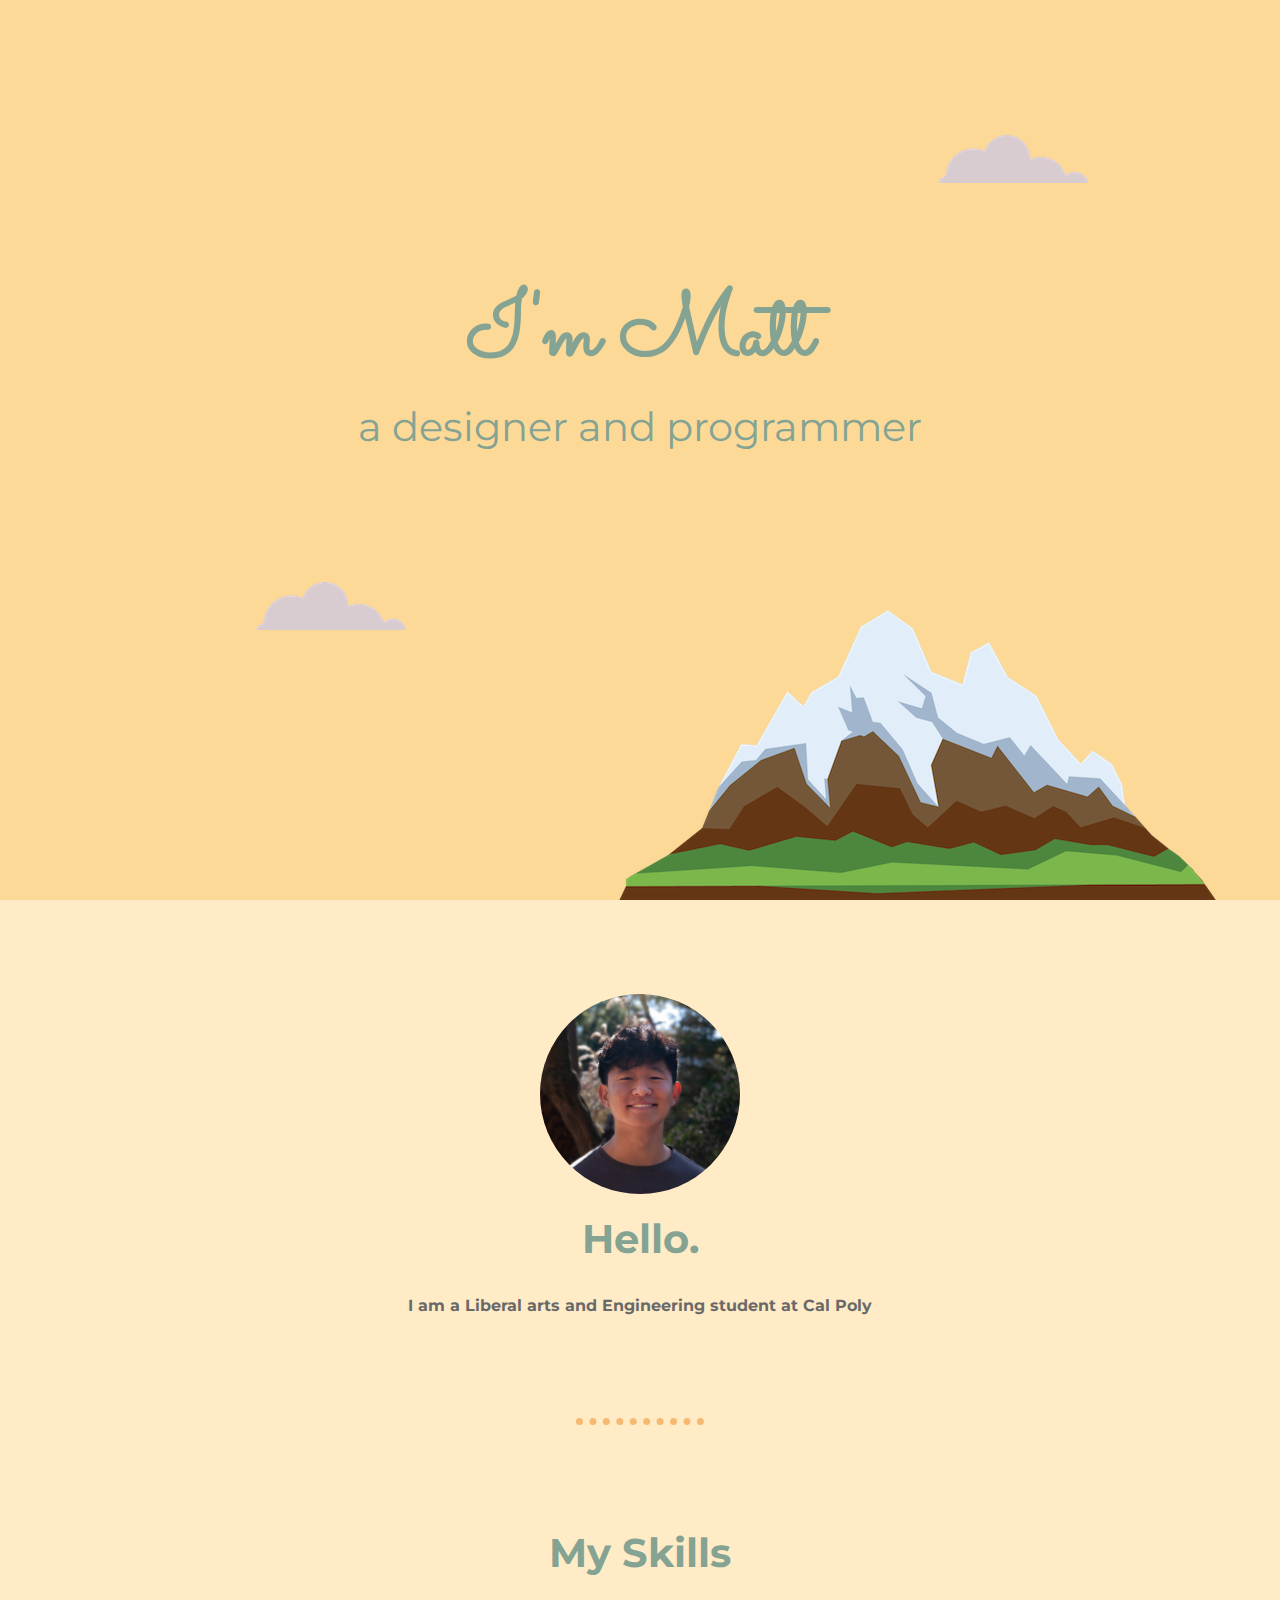
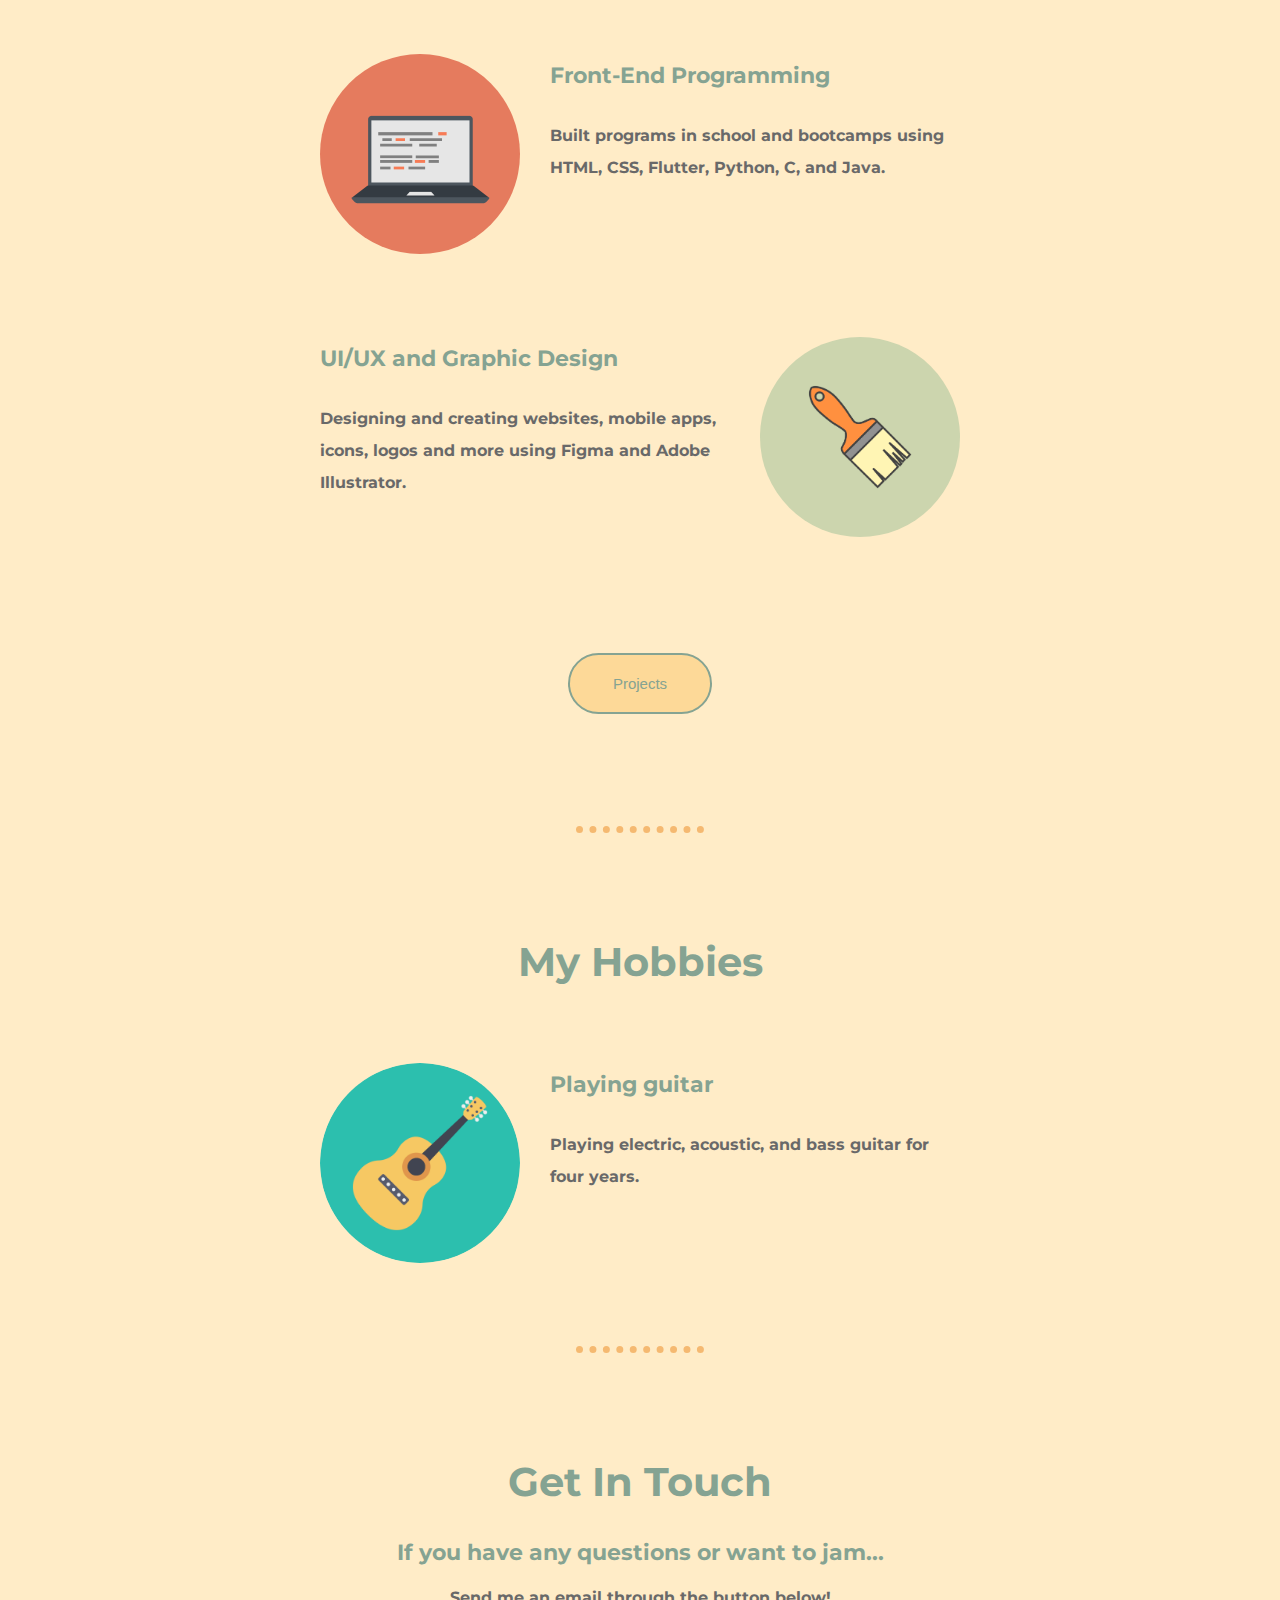
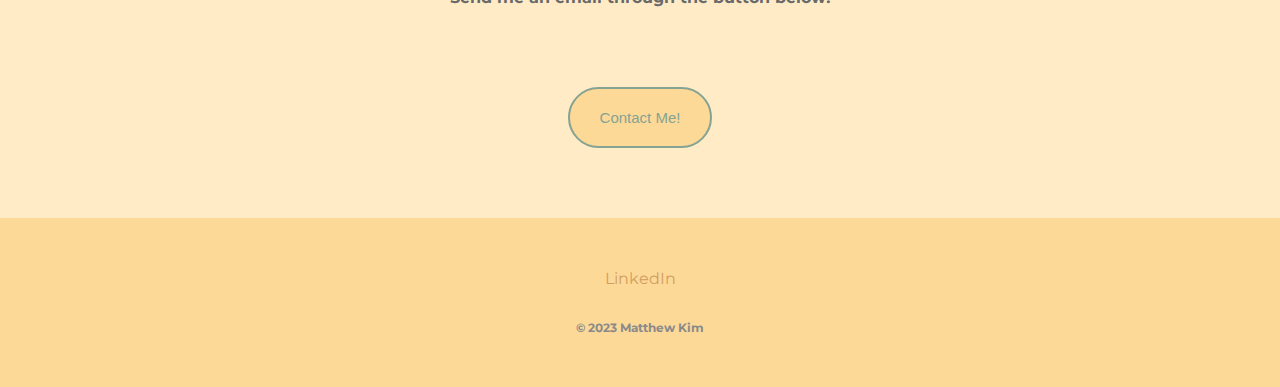
==== index.html @ e9e104a1 "uploaded projects button and new pfp" ====
<!DOCTYPE html>
<html lang="en">

<head>
  <meta charset="UTF-8" />
  <meta http-equiv="X-UA-Compatible" content="IE=edge" />
  <meta name="viewport" content="width=device-width, initial-scale=1.0" />
  <title>Matthew Kim</title>
  <link rel="stylesheet" href="css/styles.css" />
  <link rel="icon" href="favicon.ico" />
  <link rel="preconnect" href="https://fonts.googleapis.com" />
  <link rel="preconnect" href="https://fonts.gstatic.com" crossorigin />
  <link href="https://fonts.googleapis.com/css2?family=Merriweather&family=Montserrat&family=Sacramento&display=swap"
    rel="stylesheet" />
</head>

<body>
  <div class="top-container">
    <img class="top-cloud" src="images/cloud.png" alt="cloud-img" />
    <img class="mountain" src="images/mountain.png" alt="mountain-img" />
    <img class="bottom-cloud" src="images/cloud.png" alt="cloud-img" />
    <h1 class="name">I'm Matt</h1>
    <h2 class="main-desc">a designer and programmer</h2>
  </div>
  <div class="middle-container">
    <div class="profile">
      <img id="pfp" width="200" height="200" src="images/me.png" alt="me" />
      <h2>Hello.</h2>
      <p>
        I am a Liberal arts and Engineering student at Cal Poly
      </p>
    </div>
    <hr/>
    <div class="skills">
      <h2>My Skills</h2>
      <div class="skill-row">
        <div>
          <img class="computer circular" src="images/computer.png" alt="skill" />
        </div>
        <h3>Front-End Programming</h3>
        <p class="code-skill-description">
          Built programs in school and bootcamps using HTML, CSS, Flutter, Python, C, and Java.
        </p>
      </div>
      <div class="skill-row" id="skill-bottom">
        <div>
          <img class="paintbrush circular" src="images/brush.png" alt="skill" />
        </div>
        <h3>UI/UX and Graphic Design</h3>
        <p class="code-skill-description">
          Designing and creating websites, mobile apps, icons, logos and more using
          Figma and Adobe Illustrator.
        </p>
      </div>
      <div> 
        <a class="btn" id="project-btn" href="https://www.behance.net/matthewkim21">Projects</a>
      </div>
      <hr/>
      <h2>My Hobbies</h2>
      <div class="skill-row">
        <div>
          <img class="guitar circular" src="images/guitar.png" alt="skill" />
        </div>
        <h3>Playing guitar</h3>
        <p>
          Playing electric, acoustic, and bass guitar for four years.
        </p>
      </div>
    </div>
    <hr/>
    <div class="contact-me">
      <h2>Get In Touch</h2>
      <h3>If you have any questions or want to jam...</h3>
      <p>
        Send me an email through the button below!
      </p>
      <a class="btn" href="mailto:mkim155@calpoly.edu">Contact Me!</a>

    </div>
  </div>
  <div class="bottom-container">
    <a class="footer-link" href="https://www.linkedin.com/in/matthewkim1012/">LinkedIn</a>
    <p class="copyright">© 2023 Matthew Kim</p>
  </div>
</body>

</html>
---- css/styles.css ----
body {
    margin: 0;
    height: 100%;
    text-align: center;
    font-family: 'Merriweather', serif;
}

html {
    margin: 0px;
    height: 100%
}



a {
   color: #d19e60; 
   font-family: 'Montserrat', sans-serif;
   margin: 10px 20px;
   text-decoration: none;
}

hr {
    border-style: dotted none none;
    border-width: 7px;
    height: 1px;
    width: 10%;
    margin: 8% auto 8% auto;
    color: #F5B971;

}

h1 {
    margin: 50px auto 0 auto; 
    font-family: 'Sacramento', cursive;
    font-size: 5.625em;
    color: #85A392;
    }


h2 {
    font-family: 'Montserrat', sans-serif;
    font-size: 2.5em;
    color: #85A392;

}

h3 {
    font-family: 'Montserrat', sans-serif;
    font-size: 1.375em;
    color: #85A392;
}

p {
    font-family: 'Montserrat', sans-serif;
    color: rgb(105, 105, 105);
    font-weight: bold;
}

.name {
    position: relative;
    margin-top: 0px;
    top: 30%;
    
}

.main-desc {
    margin-top: 0px;
    position: relative;
    top: 30%;
    font-weight: normal;
}



.top-container {
    background-color:#FDD998 ;
    height: 100%;
    margin: 0;
    position: relative;
}

.pro {
    font-weight: bold;
    text-decoration: underline;
}

.top-cloud {
    position: absolute;
    right: 15%;
    top: 15%;

}

.bottom-cloud {
    position: absolute;
    left: 20%;
    bottom: 30%;
}

.mountain {
    position: absolute;
    bottom: 0%;
    right: 5%;

}


.middle-container {
    background-color:#FFECC7;

}


.profile {
    padding-top: 6%;
    width: 50%;
    margin: auto;
}

.skill-row {
    width: 50%;
    margin: 6% auto 12% auto;
    text-align: left;
    line-height: 2;
}

#bottom-skill {
    margin: 6% auto 6% auto;
}

#pfp {
    position: relative;
    top: 17px;
    border-radius: 50%;
}


.circular {
    border-radius: 50%;
    width: 200px;
    margin-bottom: 20px;
}

.computer {
    float: left;
    margin-right: 30px;
}

.paintbrush {
    float: right;
    margin-left: 30px;
}


.guitar {
    float: left;
    margin-right: 30px;
}

.bottom-container {
    background-color: #FDD998;
    padding: 50px 0 20px;
}

.contact-me {
    padding-bottom: 60px;
    width: 50%;
    margin: auto;
}

.column {
    float: left;
    width: 50%;
}

.row:after {
    content: "";
    display: table;
    clear: both;
}

.btn {
    margin-top: 10%;
    -webkit-border-radius: 100px;
    -moz-border-radius: 100px;
    border-radius: 100px;
    color: #85A392;
    font-family: Arial;
    font-size: 15px;
    font-weight: 100;
    padding: 20px;
    background-color: #FDD998;
    border: solid #85A392 2px;
    text-decoration: none;
    display: inline-block;
    cursor: pointer;
    text-align: center;
    width: 100px;
 }

 #project-btn {
    margin-top: 0%;
 }

 .copyright {
     color: rgb(138, 138, 138);
     font-size: 0.75rem;
     padding: 20px 0;
 }
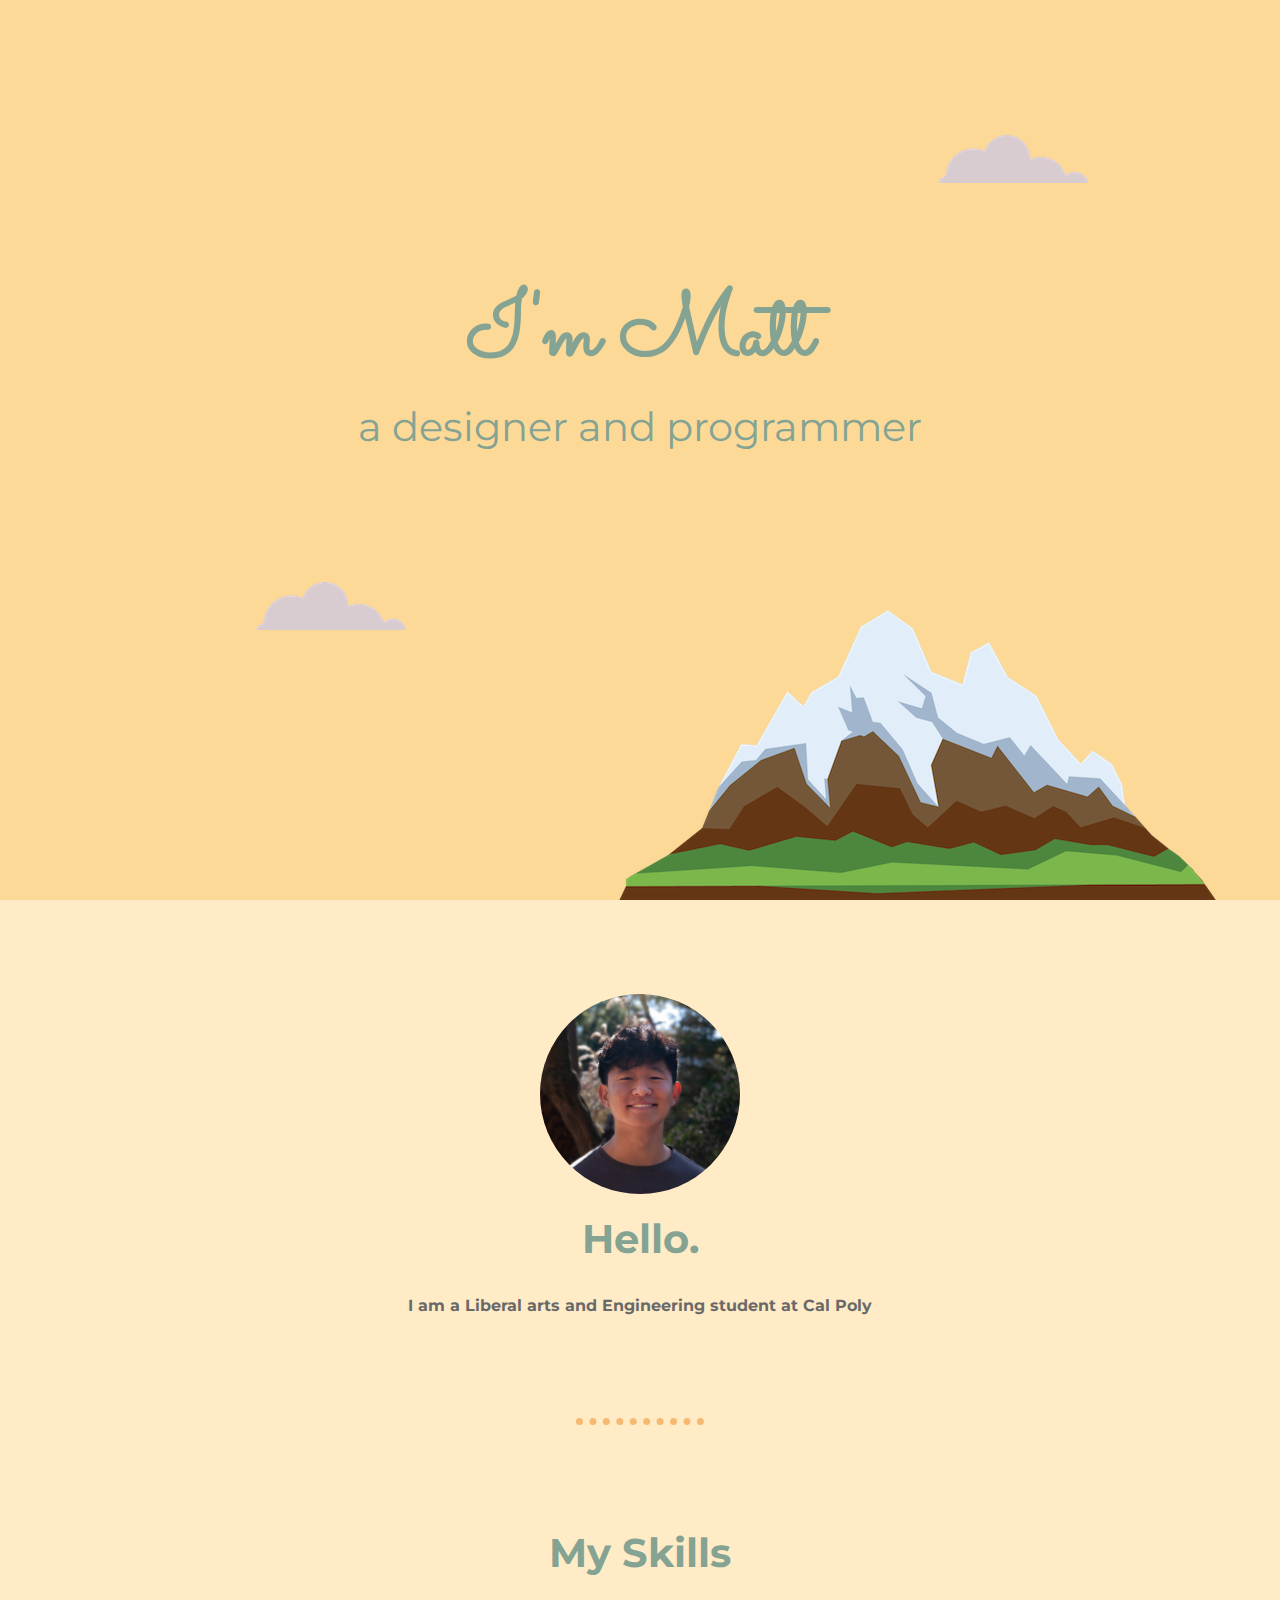
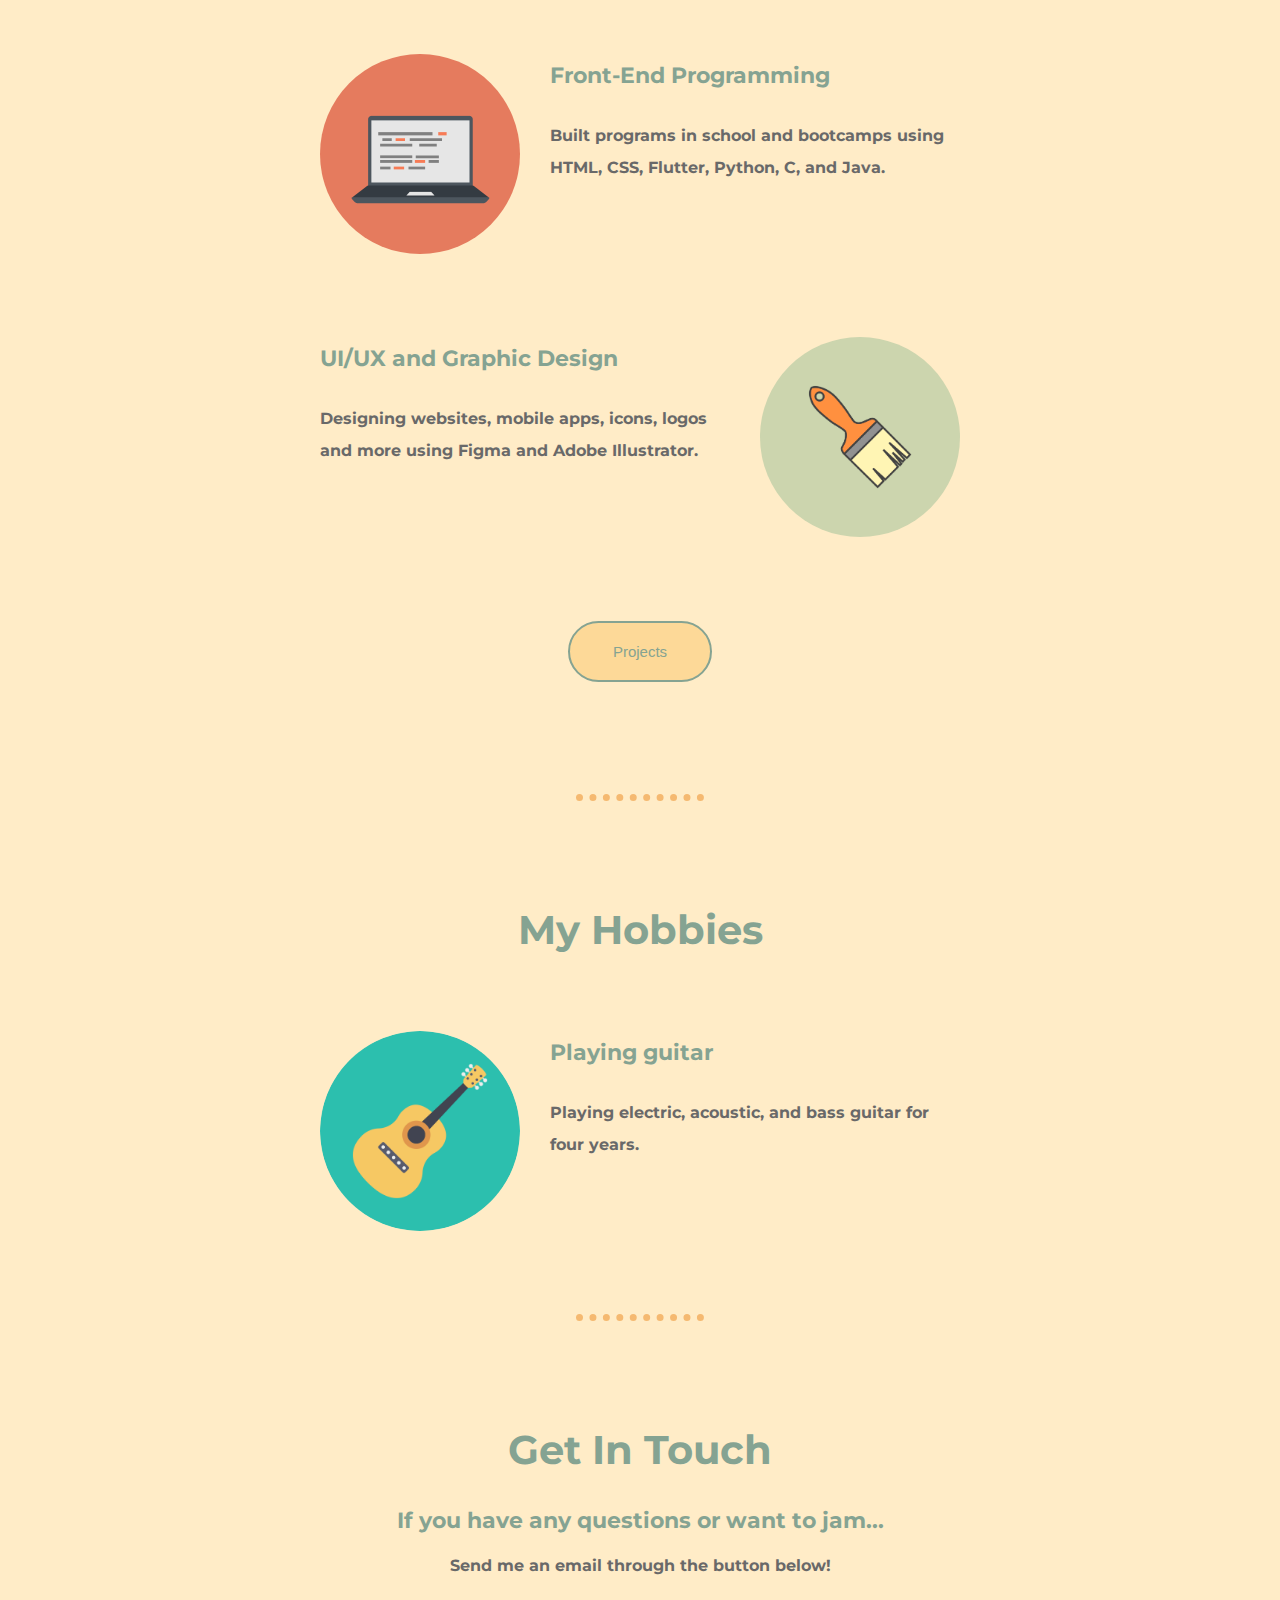
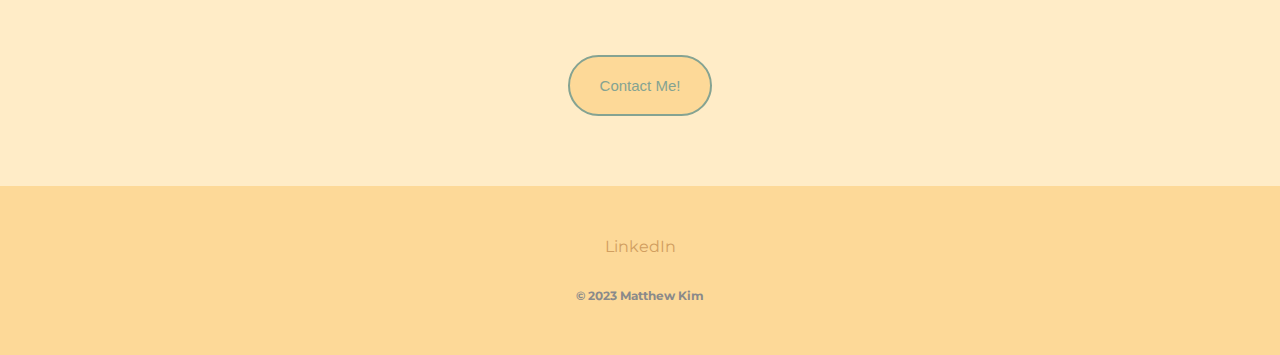
==== commit 86a841ba: "Update index.html" ====
--- a/index.html
+++ b/index.html
@@ -6,7 +6,7 @@
   <meta http-equiv="X-UA-Compatible" content="IE=edge" />
   <meta name="viewport" content="width=device-width, initial-scale=1.0" />
   <title>Matthew Kim</title>
-  <link rel="stylesheet" href="css/styles.css" />
+  <link rel="stylesheet" type="text/css" href="styles.css">
   <link rel="icon" href="favicon.ico" />
   <link rel="preconnect" href="https://fonts.googleapis.com" />
   <link rel="preconnect" href="https://fonts.gstatic.com" crossorigin />
@@ -48,7 +48,7 @@
         </div>
         <h3>UI/UX and Graphic Design</h3>
         <p class="code-skill-description">
-          Designing and creating websites, mobile apps, icons, logos and more using
+          Designing websites, mobile apps, icons, logos and more using
           Figma and Adobe Illustrator.
         </p>
       </div>
@@ -84,4 +84,4 @@
   </div>
 </body>
 
-</html>+</html>
--- a/styles.css
+++ b/styles.css
@@ -0,0 +1,209 @@
+body {
+    margin: 0;
+    height: 100%;
+    text-align: center;
+    font-family: 'Merriweather', serif;
+}
+
+html {
+    margin: 0px;
+    height: 100%
+}
+
+
+
+a {
+   color: #d19e60; 
+   font-family: 'Montserrat', sans-serif;
+   margin: 10px 20px;
+   text-decoration: none;
+}
+
+hr {
+    border-style: dotted none none;
+    border-width: 7px;
+    height: 1px;
+    width: 10%;
+    margin: 8% auto 8% auto;
+    color: #F5B971;
+
+}
+
+h1 {
+    margin: 50px auto 0 auto; 
+    font-family: 'Sacramento', cursive;
+    font-size: 5.625em;
+    color: #85A392;
+    }
+
+
+h2 {
+    font-family: 'Montserrat', sans-serif;
+    font-size: 2.5em;
+    color: #85A392;
+
+}
+
+h3 {
+    font-family: 'Montserrat', sans-serif;
+    font-size: 1.375em;
+    color: #85A392;
+}
+
+p {
+    font-family: 'Montserrat', sans-serif;
+    color: rgb(105, 105, 105);
+    font-weight: bold;
+}
+
+.name {
+    position: relative;
+    margin-top: 0px;
+    top: 30%;
+    
+}
+
+.main-desc {
+    margin-top: 0px;
+    position: relative;
+    top: 30%;
+    font-weight: normal;
+}
+
+
+
+.top-container {
+    background-color:#FDD998 ;
+    height: 100%;
+    margin: 0;
+    position: relative;
+}
+
+.pro {
+    font-weight: bold;
+    text-decoration: underline;
+}
+
+.top-cloud {
+    position: absolute;
+    right: 15%;
+    top: 15%;
+
+}
+
+.bottom-cloud {
+    position: absolute;
+    left: 20%;
+    bottom: 30%;
+}
+
+.mountain {
+    position: absolute;
+    bottom: 0%;
+    right: 5%;
+
+}
+
+
+.middle-container {
+    background-color:#FFECC7;
+
+}
+
+
+.profile {
+    padding-top: 6%;
+    width: 50%;
+    margin: auto;
+}
+
+.skill-row {
+    width: 50%;
+    margin: 6% auto 12% auto;
+    text-align: left;
+    line-height: 2;
+}
+
+#bottom-skill {
+    margin: 6% auto 6% auto;
+}
+
+#pfp {
+    position: relative;
+    top: 17px;
+    border-radius: 50%;
+}
+
+
+.circular {
+    border-radius: 50%;
+    width: 200px;
+    margin-bottom: 20px;
+}
+
+.computer {
+    float: left;
+    margin-right: 30px;
+}
+
+.paintbrush {
+    float: right;
+    margin-left: 30px;
+}
+
+
+.guitar {
+    float: left;
+    margin-right: 30px;
+}
+
+.bottom-container {
+    background-color: #FDD998;
+    padding: 50px 0 20px;
+}
+
+.contact-me {
+    padding-bottom: 60px;
+    width: 50%;
+    margin: auto;
+}
+
+.column {
+    float: left;
+    width: 50%;
+}
+
+.row:after {
+    content: "";
+    display: table;
+    clear: both;
+}
+
+.btn {
+    margin-top: 10%;
+    -webkit-border-radius: 100px;
+    -moz-border-radius: 100px;
+    border-radius: 100px;
+    color: #85A392;
+    font-family: Arial;
+    font-size: 15px;
+    font-weight: 100;
+    padding: 20px;
+    background-color: #FDD998;
+    border: solid #85A392 2px;
+    text-decoration: none;
+    display: inline-block;
+    cursor: pointer;
+    text-align: center;
+    width: 100px;
+ }
+
+ #project-btn {
+    margin-top: 0%;
+ }
+
+ .copyright {
+     color: rgb(138, 138, 138);
+     font-size: 0.75rem;
+     padding: 20px 0;
+ }